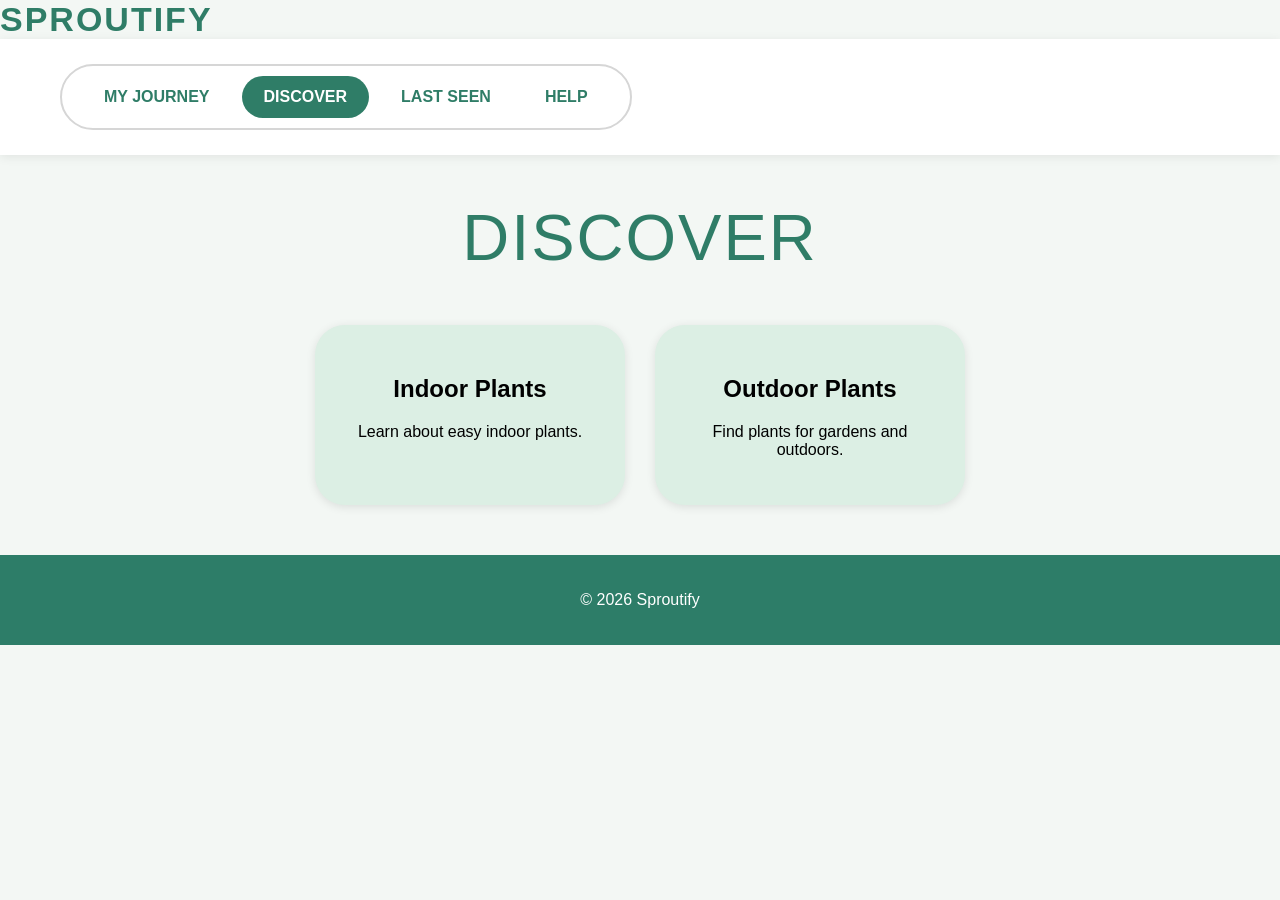
==== Discover.html @ fdbac4c0 "adding..." ====
<!DOCTYPE html>
<html lang="en">

<head>
   <meta charset="UTF-8">
   <title>Sproutify - Discover</title>
   <link rel="stylesheet" href="style.css">
</head>

   <div class="logo">
       SPROUTIFY
   </div>
<body>
<header>

   <div class="nav-container">
      <nav>
          <a href="index.html">MY JOURNEY</a>
          <a class="active" href="discover.html">DISCOVER</a>
          <a href="Lastseen.html">LAST SEEN</a>
          <a href="help.html">HELP</a>
      </nav>
   </div>

</header>


<h1 class="title">DISCOVER</h1>

<div class="discover-container">

   <div class="discover-card">
       <h2>Indoor Plants</h2>
       <p>Learn about easy indoor plants.</p>
   </div>

   <div class="discover-card">
       <h2>Outdoor Plants</h2>
       <p>Find plants for gardens and outdoors.</p>
   </div>
</div>

<footer>
   <p>© 2026 Sproutify</p>
</footer>

</body>
</html>
---- style.css ----
body{
   margin:0;
   background:#f3f7f4;
   font-family:Arial, sans-serif;
}

main{
   padding-top:20px;
}

header{
   background:white;
   display:flex;
   justify-content:space-between;
   align-items:center;
   padding:25px 60px;
   box-shadow:0 2px 10px rgba(0,0,0,0.08);
   position:sticky;
   top:0;
}

.logo{
   color:#2f7d67;
   font-size:34px;
   font-weight:bold;
   letter-spacing:2px;
}

.nav-container{
   background:white;
   border:2px solid #d6d6d6;
   border-radius:40px;
   padding:10px 20px;
}

nav{
   display:flex;
   align-items:center;
   gap:10px;
}

nav a{
   text-decoration:none;
   color:#2f7d67;
   font-weight:bold;
   padding:12px 22px;
   border-radius:30px;
   transition:0.3s;
}

nav a:hover{
   background:#e7f3ec;
}

.active{
   background:#2f7d67;
   color:white;
}

.main-container{
   display:flex;
   justify-content:center;
   gap:30px;
   margin-top:40px;
   flex-wrap:wrap;
}
.plant-card{
   background:#dcefe4;
   border-radius:30px;
   max-width:90%;
   padding:30px;
   width:650px;
   box-shadow:0 4px 15px rgba(0,0,0,0.06);
}
.plant-top{
   display:flex;
   gap:20px;
   align-items:flex-start;
}
.plant-top img{
   width:230px;
   height:230px;
   border-radius:25px;
   object-fit:cover;
}

.plant-info h2{
   color:#2f7d67;
   margin-top:5px;
}
.health-box{
   margin-top: 5px;
   border:2px solid #7ea795;
   border-radius:25px;
   padding:10px 20px;
   display:inline-block;
   background:white;
   color:#2f7d67;
   font-weight:bold;
}
.description-box{
   background:#bfe3cf;
   margin-top:25px;
   padding:20px;
   border-radius:25px;
   text-align:center;
   line-height:1.7;
   color:#2f7d67;
}
.right-side{
   display:flex;
   flex-direction:column;
   gap:25px;
}
.streak-box{
   background:#ffd6bf;
   border-radius:30px;
   width:250px;
   padding:20px;
   text-align:center;
}
.streak-box h3{
  color:#2f7d67;
  }
.watering-box{
   background:#d8eeff;
   border-radius:35px;
   width:260px;
   padding:30px;
   text-align:center;
}

.title{
   text-align:center;
   color:#2f7d67;
   font-size:65px;
   margin-top:45px;
   margin-bottom:30px;
   font-weight:500;
   letter-spacing:2px;
}

.plant-image{
   width:100%;
   height:100%;
   background:white;
   border-radius:25px;
   overflow:hidden;
   margin:auto auto;
   padding:12px 22px;
}

footer{
   background:#2d7d68;
   color:white;
   text-align:center;
   padding:20px;
   margin-top:50px;
}

.discover-container{
   display:flex;
   justify-content:center;
   gap:30px;
   margin-top:50px;
   flex-wrap:wrap;
}
.discover-card{
   background:#dcefe4;
   width:250px;
   padding:30px;
   border-radius:30px;
   text-align:center;
   box-shadow:0 2px 10px rgba(0,0,0,0.1);
}

.last seen-container {
   display: flex;
   justify-content:center;
   gap: 50px;
   margin-top: 50px;
   flex-wrap: wrap;
}
.plant-card-small{
   background:#dcefe4;
   width:180px;
   padding:50px;
   border-radius:30px;
   text-align: center;
   justify-content:center;
   box-shadow:0 2px 10px rgba(0,0,0,0.1);
}

.help-container{
   display:flex;
   justify-content:center;
   margin-top:50px;
}
.help-card{
   background:#dcefe4;
   width:600px;
   padding:40px;
   border-radius:30px;
   text-align:center;
   box-shadow:0 2px 10px rgba(0,0,0,0.1);
}
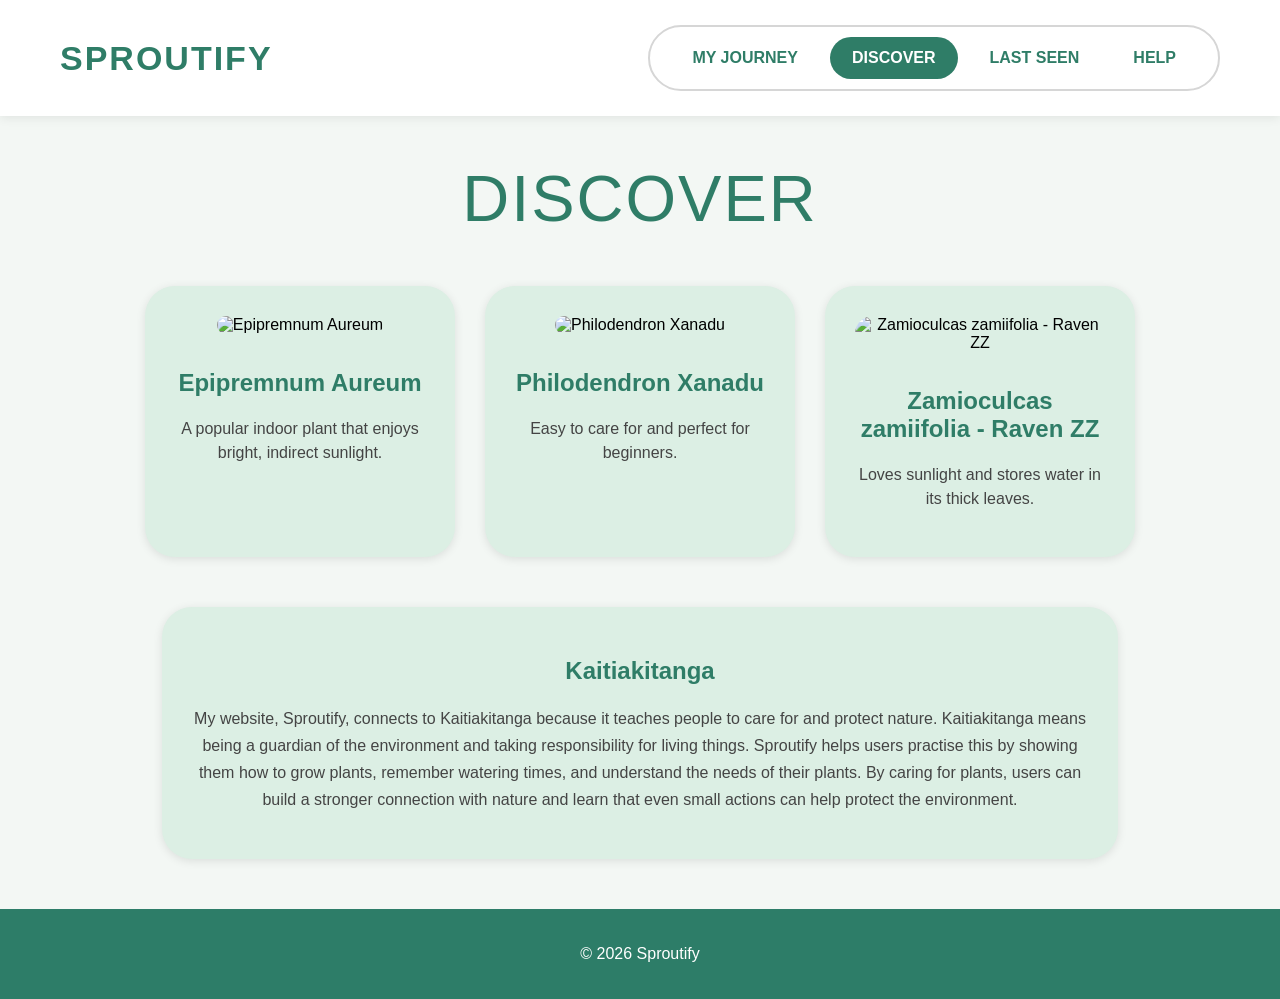
==== commit ac041bf6: "adding..." ====
--- a/Discover.html
+++ b/Discover.html
@@ -7,11 +7,12 @@
    <link rel="stylesheet" href="style.css">
 </head>
 
+<body>
+<header>
+
    <div class="logo">
        SPROUTIFY
    </div>
-<body>
-<header>
 
    <div class="nav-container">
       <nav>
@@ -30,15 +31,51 @@
 <div class="discover-container">
 
    <div class="discover-card">
-       <h2>Indoor Plants</h2>
-       <p>Learn about easy indoor plants.</p>
+
+       <img src="https://media.canva.com/v2/image-resize/format:PNG/height:500/quality:100/uri:ifs%3A%2F%2FM%2Faf82fbf1-44cb-4993-9310-1b290d96fd04/watermark:F/width:500?csig=AAAAAAAAAAAAAAAAAAAAAP8F5UKpTaIINRFk7GmPeHCxXCKp_Zpbx9QeR4PVAdSu&exp=1784686454&osig=AAAAAAAAAAAAAAAAAAAAAP5cUvaLSRjUbzOWz7loynH7emq3Io3CL4Y1bcxQyjYW&signer=media-rpc&x-canva-quality=thumbnail_large" alt="Epipremnum Aureum">
+
+       <h2>Epipremnum Aureum</h2>
+
+       <p>
+           A popular indoor plant that enjoys bright, indirect sunlight.
+       </p>
    </div>
 
    <div class="discover-card">
-       <h2>Outdoor Plants</h2>
-       <p>Find plants for gardens and outdoors.</p>
+
+       <img src="https://media.canva.com/v2/image-resize/format:PNG/height:371/quality:100/uri:ifs%3A%2F%2FM%2Fbd50b88a-e374-4f3e-8e23-42eb42db2702/watermark:F/width:550?csig=AAAAAAAAAAAAAAAAAAAAAAXKRjEwoyRbesIEVhf6_5gljDR-EtP85N8vT5XHohjE&exp=1784685908&osig=AAAAAAAAAAAAAAAAAAAAAIb_z8rM_gmKMQMn77pgbw__XbfbPhAJG27ho4kuGSiB&signer=media-rpc&x-canva-quality=thumbnail_large" alt="Philodendron Xanadu">
+
+       <h2>Philodendron Xanadu</h2>
+
+       <p>
+           Easy to care for and perfect for beginners.
+       </p>
+
    </div>
+
+   <div class="discover-card">
+
+       <img src="https://media.canva.com/v2/image-resize/format:PNG/height:550/quality:100/uri:ifs%3A%2F%2FM%2F8b98babc-998f-484d-9d02-ecfd4991c824/watermark:F/width:412?csig=AAAAAAAAAAAAAAAAAAAAADu0Tu6m4AlXYf7wT0ELOUxlE9p_Lr3icAT7Xa8BkEkW&exp=1784684559&osig=AAAAAAAAAAAAAAAAAAAAAKhj6kA5te-_0BUU4T-6bowlW3mA1Sl6HsCMr4OTxO49&signer=media-rpc&x-canva-quality=thumbnail_large" alt="Zamioculcas zamiifolia - Raven ZZ">
+
+       <h2>Zamioculcas zamiifolia - Raven ZZ</h2>
+
+       <p>
+           Loves sunlight and stores water in its thick leaves.
+       </p>
+
+   </div>
+
 </div>
+
+<div class="kaitiakitanga-box">
+
+   <h2>Kaitiakitanga</h2>
+   <p>
+     My website, Sproutify, connects to Kaitiakitanga because it teaches people to care for and protect nature. Kaitiakitanga means being a guardian of the environment and taking responsibility for living things. Sproutify helps users practise this by showing them how to grow plants, remember watering times, and understand the needs of their plants. By caring for plants, users can build a stronger connection with nature and learn that even small actions can help protect the environment.
+   </p>
+
+</div>
+
 
 <footer>
    <p>© 2026 Sproutify</p>
--- a/style.css
+++ b/style.css
@@ -120,15 +120,15 @@
    text-align:center;
 }
 .streak-box h3{
-  color:#2f7d67;
+  color:#000000;
   }
 .watering-box{
-   background:#d8eeff;
+ background:#d8eeff;
    border-radius:35px;
    width:260px;
    padding:30px;
    text-align:center;
-}
+  }
 
 .title{
    text-align:center;
@@ -173,7 +173,41 @@
    text-align:center;
    box-shadow:0 2px 10px rgba(0,0,0,0.1);
 }
-
+.discover-card img{
+   width:100%;
+   height:180px;
+   object-fit:cover;
+   border-radius:20px;
+   margin-bottom:15px;
+}
+
+.discover-card h2{
+   color:#2f7d67;
+}
+
+.discover-card p{
+   color:#444;
+   line-height:1.5;
+}
+
+.kaitiakitanga-box{
+   background:#dcefe4;
+   width:70%;
+   margin:50px auto;
+   padding:30px;
+   border-radius:30px;
+   text-align:center;
+   box-shadow:0 2px 10px rgba(0,0,0,0.1);
+}
+
+.kaitiakitanga-box h2{
+   color:#2f7d67;
+}
+
+.kaitiakitanga-box p{
+   color:#444;
+   line-height:1.7;
+}
 .last seen-container {
    display: flex;
    justify-content:center;
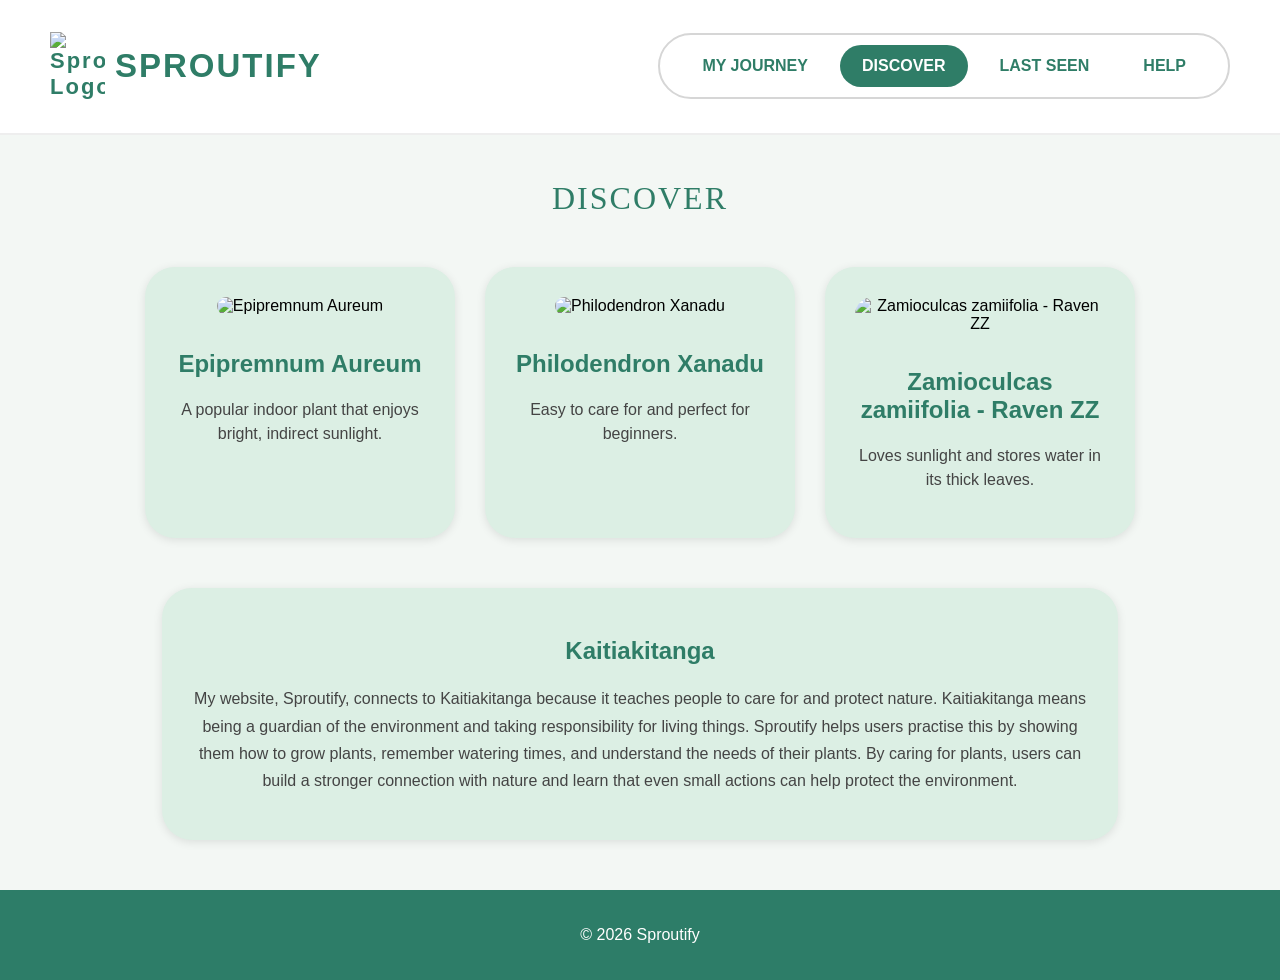
==== commit 0c27a989: "adding..." ====
--- a/Discover.html
+++ b/Discover.html
@@ -11,7 +11,8 @@
 <header>
 
    <div class="logo">
-       SPROUTIFY
+       <img src="https://png.pngtree.com/png-vector/20220910/ourmid/pngtree-one-fresh-cartoon-green-leaf-png-image_6157397.png" alt="Sproutify Logo">
+       <h2>SPROUTIFY</h2>
    </div>
 
    <div class="nav-container">
--- a/style.css
+++ b/style.css
@@ -1,11 +1,7 @@
 body{
    margin:0;
    background:#f3f7f4;
-   font-family:Arial, sans-serif;
-}
-
-main{
-   padding-top:20px;
+   font-family:"Trebuchet MS", Arial, sans-serif;
 }
 
 header{
@@ -13,17 +9,29 @@
    display:flex;
    justify-content:space-between;
    align-items:center;
-   padding:25px 60px;
-   box-shadow:0 2px 10px rgba(0,0,0,0.08);
-   position:sticky;
-   top:0;
-}
+   padding:20px 50px;
+   border-bottom:2px solid #eeeeee;
+
+}
+
+.logo img{
+   width:55px;
+}
+
+
+.logo h2{
+   color:#2f7d67;
+}
+
 
 .logo{
-   color:#2f7d67;
-   font-size:34px;
-   font-weight:bold;
-   letter-spacing:2px;
+display:flex;
+align-items:center;
+gap:10px;
+color:#2f7d67;
+font-size:22px;
+font-weight:bold;
+letter-spacing:2px;
 }
 
 .nav-container{
@@ -60,6 +68,7 @@
 .main-container{
    display:flex;
    justify-content:center;
+   align-items:flex-start;
    gap:30px;
    margin-top:40px;
    flex-wrap:wrap;
@@ -70,7 +79,7 @@
    max-width:90%;
    padding:30px;
    width:650px;
-   box-shadow:0 4px 15px rgba(0,0,0,0.06);
+   box-shadow:0 3px 10px rgba(0,0,0,0.06);
 }
 .plant-top{
    display:flex;
@@ -122,18 +131,36 @@
 .streak-box h3{
   color:#000000;
   }
+.streak-box h1{
+   color:#ff7a2f;
+   font-size:70px;
+   margin:10px;
+}
+
 .watering-box{
  background:#d8eeff;
    border-radius:35px;
-   width:260px;
-   padding:30px;
+   width:250px;
+   padding:20px;
    text-align:center;
   }
 
+  .watering-box h3{
+   color:#2f7dff;
+}
+
+.watering-box h2{
+   color:#2f7dff;
+}
+
+.watering-box p{
+   color:#2f7dff;
+}
+
 .title{
-   text-align:center;
-   color:#2f7d67;
-   font-size:65px;
+   font-family:Georgia, serif;
+   text-align:center;
+   color:#2f7d67;
    margin-top:45px;
    margin-bottom:30px;
    font-weight:500;
@@ -143,6 +170,7 @@
 .plant-image{
    width:100%;
    height:100%;
+   object-fit:cover;
    background:white;
    border-radius:25px;
    overflow:hidden;
@@ -208,21 +236,38 @@
    color:#444;
    line-height:1.7;
 }
-.last seen-container {
-   display: flex;
-   justify-content:center;
-   gap: 50px;
-   margin-top: 50px;
-   flex-wrap: wrap;
+.lastseen-container {
+display: flex;
+justify-content:center;
+gap: 50px;
+margin-top: 50px;
+flex-wrap: wrap;
 }
 .plant-card-small{
-   background:#dcefe4;
-   width:180px;
-   padding:50px;
-   border-radius:30px;
-   text-align: center;
-   justify-content:center;
-   box-shadow:0 2px 10px rgba(0,0,0,0.1);
+background:#dcefe4;
+width:180px;
+padding:25px;
+border-radius:30px;
+text-align: center;
+justify-content:center;
+box-shadow:0 2px 10px rgba(0,0,0,0.1);
+}
+
+.plant-card-small img{
+   width:100%;
+   height:180px;
+   object-fit:cover;
+   border-radius:20px;
+   margin-bottom:15px;
+}
+
+.plant-card-small h2{
+   color:#2f7d67;
+}
+
+.plant-card-small p{
+   color:#444;
+   line-height:1.5;
 }
 
 .help-container{
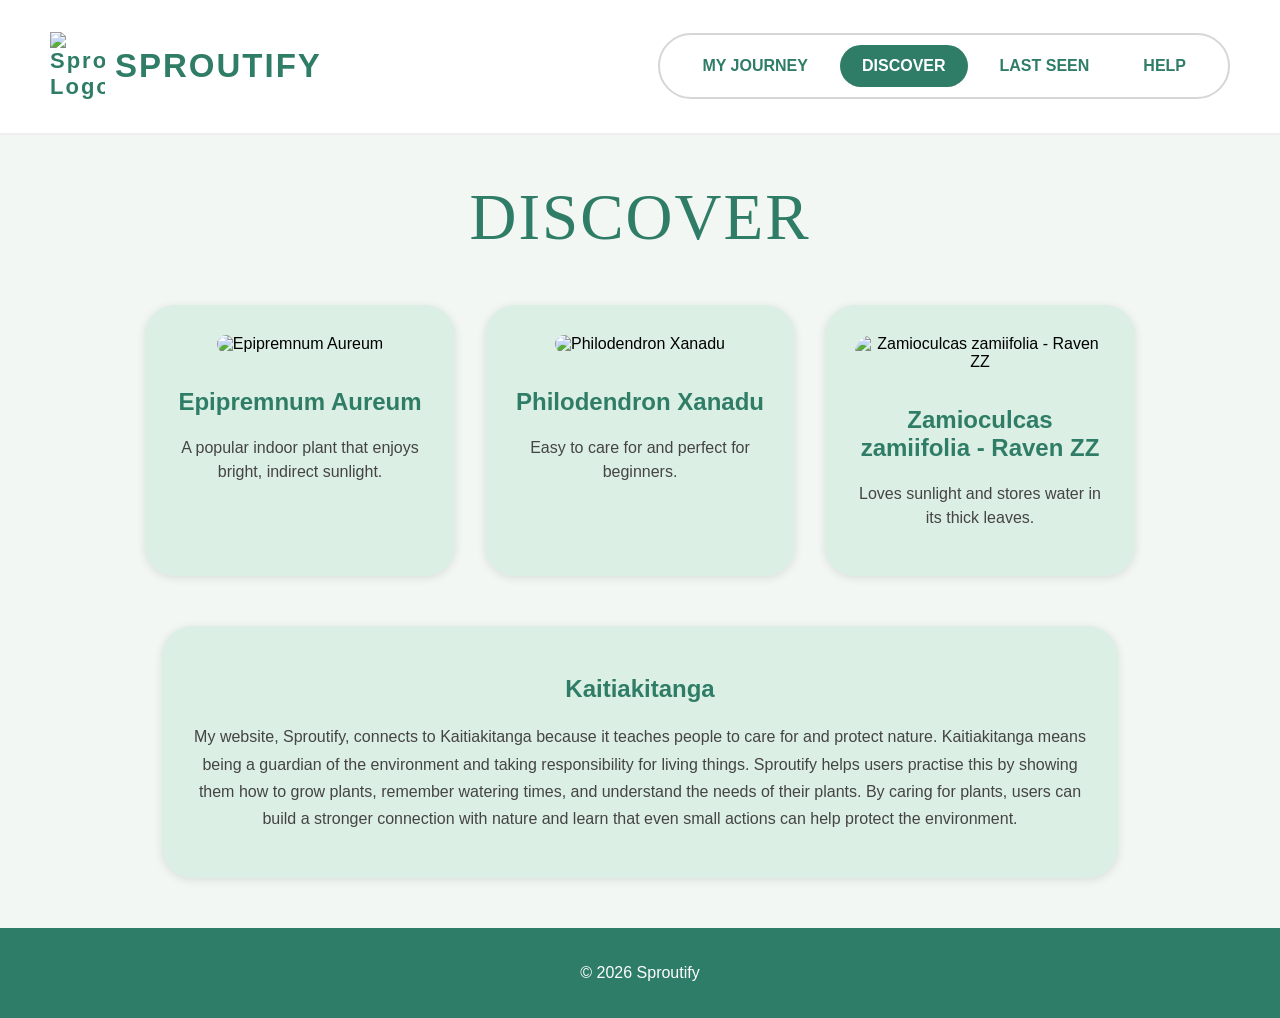
==== commit 73b4b394: "adding..." ====
--- a/Discover.html
+++ b/Discover.html
@@ -3,18 +3,22 @@
 
 <head>
    <meta charset="UTF-8">
+
+     <!-- TITLE -->
    <title>Sproutify - Discover</title>
+
+    <!-- LINK THAT IS ATTACHED WITH STYLE.CSS -->
    <link rel="stylesheet" href="style.css">
 </head>
-
 <body>
 <header>
 
+    <!-- LOGO -->
    <div class="logo">
        <img src="https://png.pngtree.com/png-vector/20220910/ourmid/pngtree-one-fresh-cartoon-green-leaf-png-image_6157397.png" alt="Sproutify Logo">
        <h2>SPROUTIFY</h2>
    </div>
-
+    <!--NAVIGATION CONTAINER-->
    <div class="nav-container">
       <nav>
           <a href="index.html">MY JOURNEY</a>
@@ -23,64 +27,51 @@
           <a href="help.html">HELP</a>
       </nav>
    </div>
-
 </header>
-
-
 <h1 class="title">DISCOVER</h1>
 
+<!--DISCOVER CONTAINER-->
 <div class="discover-container">
 
+    <!--DISCOVER CARD-->
    <div class="discover-card">
-
        <img src="https://media.canva.com/v2/image-resize/format:PNG/height:500/quality:100/uri:ifs%3A%2F%2FM%2Faf82fbf1-44cb-4993-9310-1b290d96fd04/watermark:F/width:500?csig=AAAAAAAAAAAAAAAAAAAAAP8F5UKpTaIINRFk7GmPeHCxXCKp_Zpbx9QeR4PVAdSu&exp=1784686454&osig=AAAAAAAAAAAAAAAAAAAAAP5cUvaLSRjUbzOWz7loynH7emq3Io3CL4Y1bcxQyjYW&signer=media-rpc&x-canva-quality=thumbnail_large" alt="Epipremnum Aureum">
-
        <h2>Epipremnum Aureum</h2>
-
        <p>
            A popular indoor plant that enjoys bright, indirect sunlight.
        </p>
    </div>
 
+    <!--DISCOVER CARD-->
    <div class="discover-card">
-
        <img src="https://media.canva.com/v2/image-resize/format:PNG/height:371/quality:100/uri:ifs%3A%2F%2FM%2Fbd50b88a-e374-4f3e-8e23-42eb42db2702/watermark:F/width:550?csig=AAAAAAAAAAAAAAAAAAAAAAXKRjEwoyRbesIEVhf6_5gljDR-EtP85N8vT5XHohjE&exp=1784685908&osig=AAAAAAAAAAAAAAAAAAAAAIb_z8rM_gmKMQMn77pgbw__XbfbPhAJG27ho4kuGSiB&signer=media-rpc&x-canva-quality=thumbnail_large" alt="Philodendron Xanadu">
-
        <h2>Philodendron Xanadu</h2>
-
        <p>
            Easy to care for and perfect for beginners.
        </p>
-
    </div>
 
+    <!--DISCOVER CARD-->
    <div class="discover-card">
-
        <img src="https://media.canva.com/v2/image-resize/format:PNG/height:550/quality:100/uri:ifs%3A%2F%2FM%2F8b98babc-998f-484d-9d02-ecfd4991c824/watermark:F/width:412?csig=AAAAAAAAAAAAAAAAAAAAADu0Tu6m4AlXYf7wT0ELOUxlE9p_Lr3icAT7Xa8BkEkW&exp=1784684559&osig=AAAAAAAAAAAAAAAAAAAAAKhj6kA5te-_0BUU4T-6bowlW3mA1Sl6HsCMr4OTxO49&signer=media-rpc&x-canva-quality=thumbnail_large" alt="Zamioculcas zamiifolia - Raven ZZ">
-
        <h2>Zamioculcas zamiifolia - Raven ZZ</h2>
-
        <p>
            Loves sunlight and stores water in its thick leaves.
        </p>
-
    </div>
-
 </div>
 
+<!--KAITIAKITANGA-->
 <div class="kaitiakitanga-box">
-
    <h2>Kaitiakitanga</h2>
    <p>
      My website, Sproutify, connects to Kaitiakitanga because it teaches people to care for and protect nature. Kaitiakitanga means being a guardian of the environment and taking responsibility for living things. Sproutify helps users practise this by showing them how to grow plants, remember watering times, and understand the needs of their plants. By caring for plants, users can build a stronger connection with nature and learn that even small actions can help protect the environment.
    </p>
-
 </div>
 
-
+<!--FOOTER-->
 <footer>
    <p>© 2026 Sproutify</p>
 </footer>
-
 </body>
 </html>
--- a/style.css
+++ b/style.css
@@ -1,9 +1,10 @@
+/*BODY*/
 body{
    margin:0;
    background:#f3f7f4;
    font-family:"Trebuchet MS", Arial, sans-serif;
 }
-
+/*HEADER*/
 header{
    background:white;
    display:flex;
@@ -11,9 +12,9 @@
    align-items:center;
    padding:20px 50px;
    border-bottom:2px solid #eeeeee;
-
-}
-
+}
+
+/*LOGO PART*/
 .logo img{
    width:55px;
 }
@@ -32,8 +33,9 @@
 font-size:22px;
 font-weight:bold;
 letter-spacing:2px;
-}
-
+}/*END OF LOGO PART*/
+
+/*NAVIGATION CONTAINER*/
 .nav-container{
    background:white;
    border:2px solid #d6d6d6;
@@ -60,11 +62,13 @@
    background:#e7f3ec;
 }
 
+
 .active{
    background:#2f7d67;
    color:white;
 }
-
+/*-MY JOURNEY-*/
+/*MAIN CONTAINER (MY JOURNEY)*/
 .main-container{
    display:flex;
    justify-content:center;
@@ -73,11 +77,32 @@
    margin-top:40px;
    flex-wrap:wrap;
 }
+
+/* WELCOME BOX*/
+.welcome-box{
+   background:#dcefe4;
+   width:80%;
+   margin:30px auto;
+   padding:25px;
+   border-radius:30px;
+   text-align:center;
+   box-shadow:0 2px 10px rgba(0,0,0,0.1);
+}
+
+.welcome-box h2{
+   color:#2f7d67;
+   margin-bottom:10px;
+}
+
+.welcome-box p{
+   color:#444;
+   line-height:1.6;
+}
+
 .plant-card{
    background:#dcefe4;
    border-radius:30px;
    max-width:90%;
-   padding:30px;
    width:650px;
    box-shadow:0 3px 10px rgba(0,0,0,0.06);
 }
@@ -98,7 +123,7 @@
    margin-top:5px;
 }
 .health-box{
-   margin-top: 5px;
+   margin-top: 20px;
    border:2px solid #7ea795;
    border-radius:25px;
    padding:10px 20px;
@@ -109,7 +134,7 @@
 }
 .description-box{
    background:#bfe3cf;
-   margin-top:25px;
+   margin-top:5px;
    padding:20px;
    border-radius:25px;
    text-align:center;
@@ -129,7 +154,7 @@
    text-align:center;
 }
 .streak-box h3{
-  color:#000000;
+  color:#ff7a2f;
   }
 .streak-box h1{
    color:#ff7a2f;
@@ -139,7 +164,7 @@
 
 .watering-box{
  background:#d8eeff;
-   border-radius:35px;
+   border-radius:30px;
    width:250px;
    padding:20px;
    text-align:center;
@@ -155,16 +180,6 @@
 
 .watering-box p{
    color:#2f7dff;
-}
-
-.title{
-   font-family:Georgia, serif;
-   text-align:center;
-   color:#2f7d67;
-   margin-top:45px;
-   margin-bottom:30px;
-   font-weight:500;
-   letter-spacing:2px;
 }
 
 .plant-image{
@@ -174,7 +189,7 @@
    background:white;
    border-radius:25px;
    overflow:hidden;
-   margin:auto auto;
+   margin: 20px 0px;
    padding:12px 22px;
 }
 
@@ -186,6 +201,19 @@
    margin-top:50px;
 }
 
+/*TITLE*/
+.title{
+   font-family:Georgia, serif;
+   text-align:center;
+   color:#2f7d67;
+   font-size:65px;
+   margin-top:45px;
+   margin-bottom:30px;
+   font-weight:500;
+   letter-spacing:2px;
+}
+
+/*DISCOVER*/
 .discover-container{
    display:flex;
    justify-content:center;
@@ -218,6 +246,7 @@
    line-height:1.5;
 }
 
+/*KAITIAKITANGA BOX*/
 .kaitiakitanga-box{
    background:#dcefe4;
    width:70%;
@@ -236,6 +265,8 @@
    color:#444;
    line-height:1.7;
 }
+
+/*LAST SEEN*/
 .lastseen-container {
 display: flex;
 justify-content:center;
@@ -270,6 +301,7 @@
    line-height:1.5;
 }
 
+/*HELP*/
 .help-container{
    display:flex;
    justify-content:center;
@@ -284,4 +316,22 @@
    box-shadow:0 2px 10px rgba(0,0,0,0.1);
 }
 
-
+.help-card h2{
+   color:#2f7d67;
+}
+
+.help-card h3{
+   color:#2f7d67;
+   margin-top:25px;
+}
+
+.help-card p{
+   color:#444;
+   line-height:1.6;
+}
+
+.help-card hr{
+   margin:25px 0;
+   border:1px solid #cccccc;
+}
+
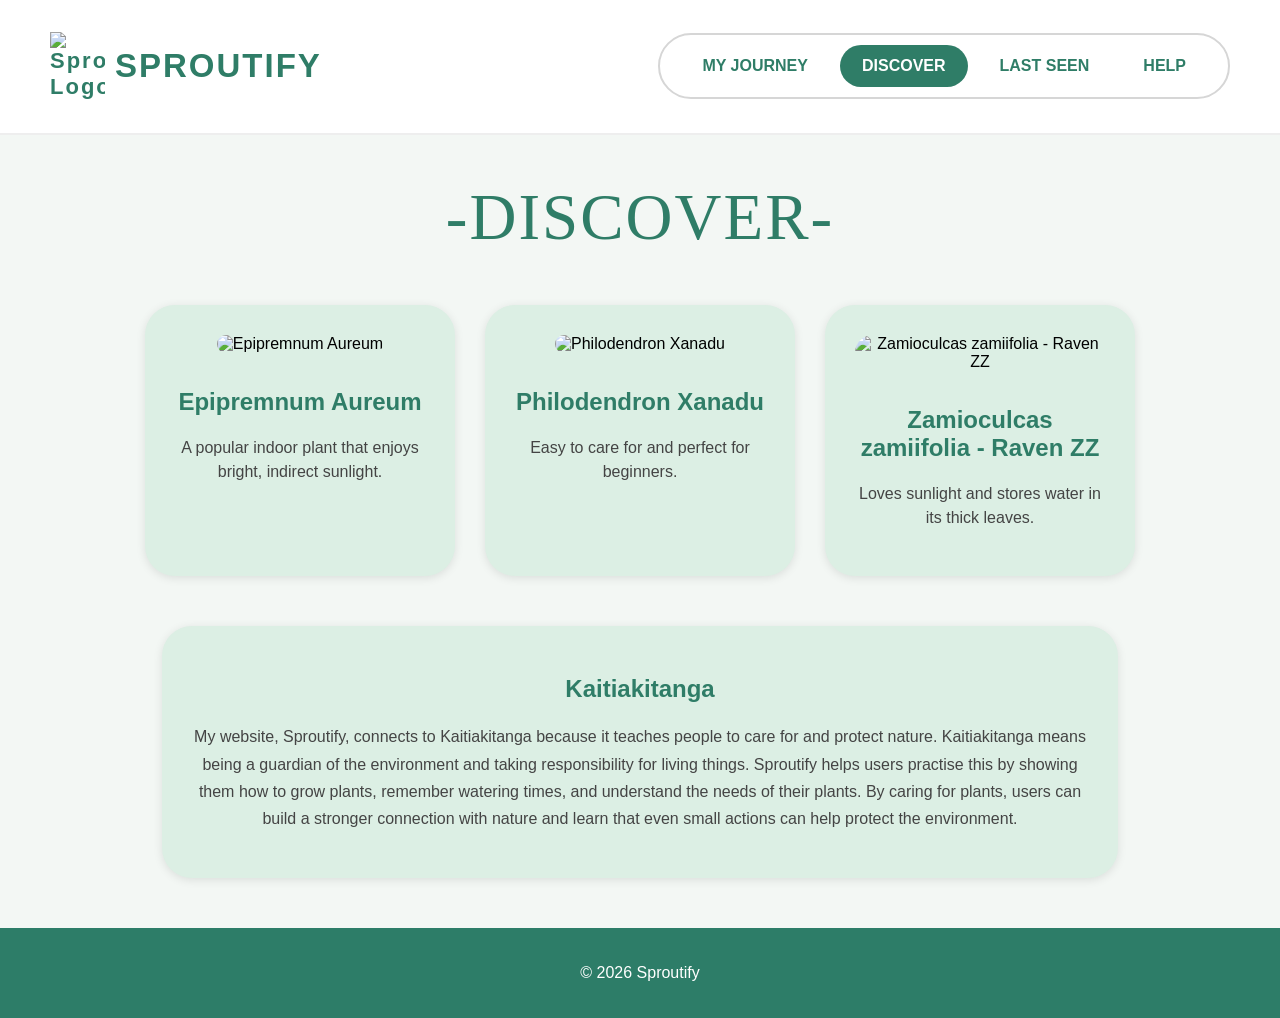
==== commit 0cfd0906: "adding..." ====
--- a/Discover.html
+++ b/Discover.html
@@ -28,7 +28,7 @@
       </nav>
    </div>
 </header>
-<h1 class="title">DISCOVER</h1>
+<h1 class="title">-DISCOVER-</h1>
 
 <!--DISCOVER CONTAINER-->
 <div class="discover-container">
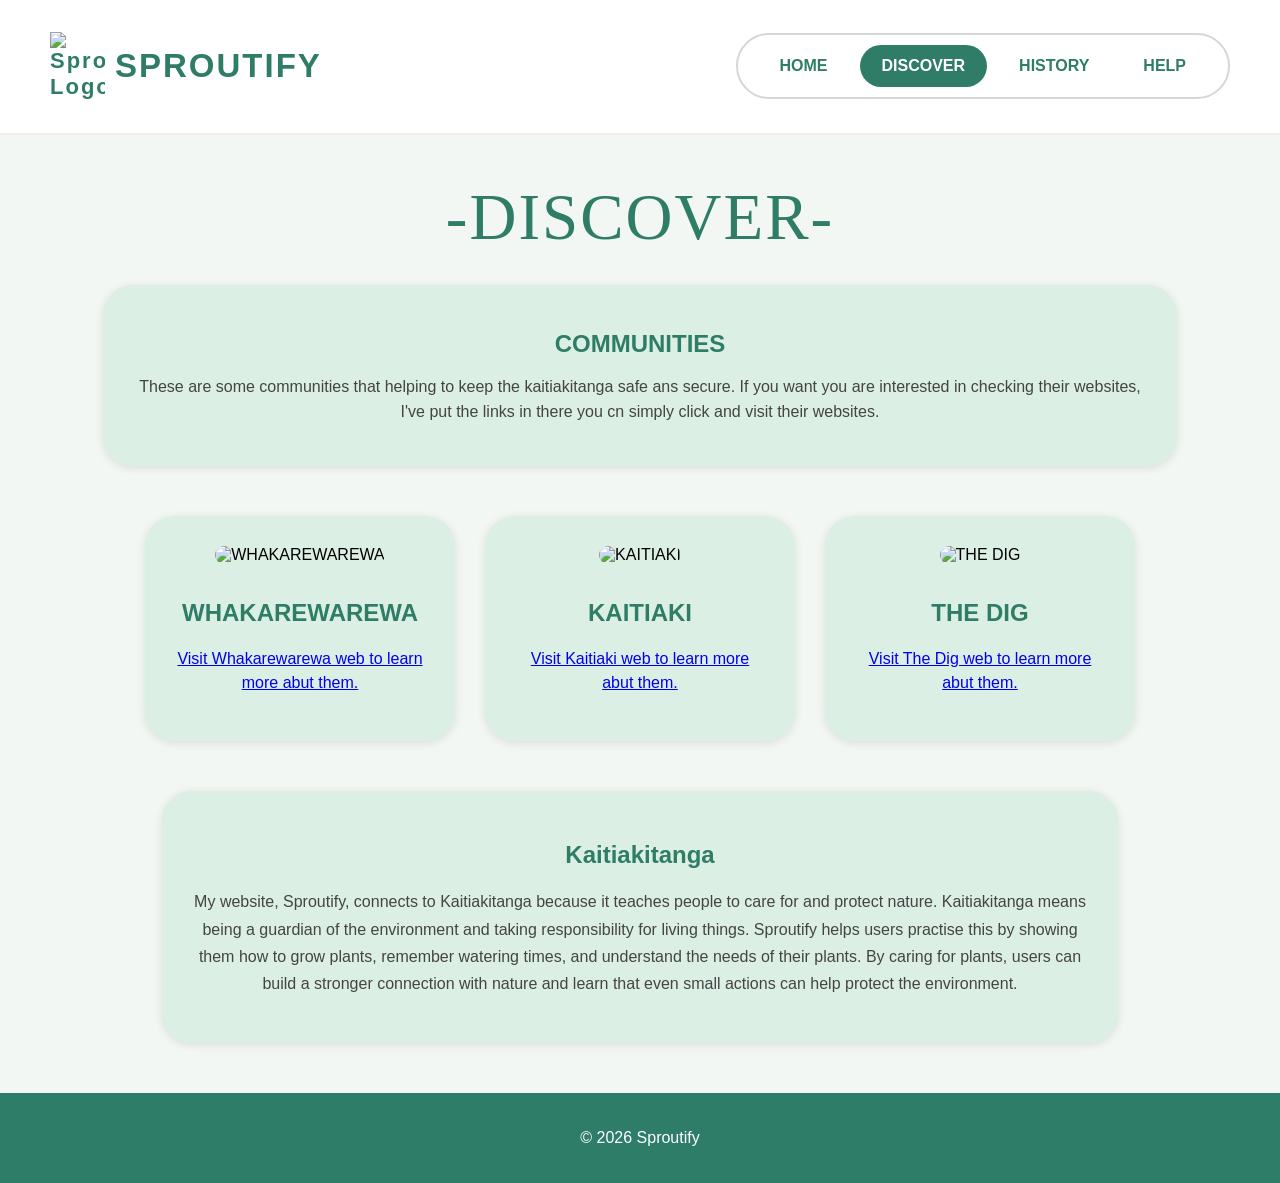
==== commit d3251342: "adding..." ====
--- a/Discover.html
+++ b/Discover.html
@@ -21,43 +21,44 @@
     <!--NAVIGATION CONTAINER-->
    <div class="nav-container">
       <nav>
-          <a href="index.html">MY JOURNEY</a>
+          <a href="index.html">HOME</a>
           <a class="active" href="discover.html">DISCOVER</a>
-          <a href="Lastseen.html">LAST SEEN</a>
+          <a href="history.html">HISTORY</a>
           <a href="help.html">HELP</a>
       </nav>
    </div>
 </header>
 <h1 class="title">-DISCOVER-</h1>
+<div class="discover-box">
+   <h2>COMMUNITIES</h2>
+   <p>These are some communities that helping to keep the kaitiakitanga safe ans secure.
+       If you want you are interested in checking their websites, I've put the links in there you cn simply click and visit their websites.
+
+   </p>
+</div>
 
 <!--DISCOVER CONTAINER-->
 <div class="discover-container">
 
     <!--DISCOVER CARD-->
    <div class="discover-card">
-       <img src="https://media.canva.com/v2/image-resize/format:PNG/height:500/quality:100/uri:ifs%3A%2F%2FM%2Faf82fbf1-44cb-4993-9310-1b290d96fd04/watermark:F/width:500?csig=AAAAAAAAAAAAAAAAAAAAAP8F5UKpTaIINRFk7GmPeHCxXCKp_Zpbx9QeR4PVAdSu&exp=1784686454&osig=AAAAAAAAAAAAAAAAAAAAAP5cUvaLSRjUbzOWz7loynH7emq3Io3CL4Y1bcxQyjYW&signer=media-rpc&x-canva-quality=thumbnail_large" alt="Epipremnum Aureum">
-       <h2>Epipremnum Aureum</h2>
-       <p>
-           A popular indoor plant that enjoys bright, indirect sunlight.
-       </p>
+       <img src="https://whakarewarewa.com/wp-content/themes/whakavillage/library/images/whakarewarewa-logo.png" alt="WHAKAREWAREWA">
+       <h2>WHAKAREWAREWA</h2>
+       <p><a href="https://whakarewarewa.com/">Visit Whakarewarewa web to learn more abut them.</a></p>
    </div>
 
     <!--DISCOVER CARD-->
    <div class="discover-card">
-       <img src="https://media.canva.com/v2/image-resize/format:PNG/height:371/quality:100/uri:ifs%3A%2F%2FM%2Fbd50b88a-e374-4f3e-8e23-42eb42db2702/watermark:F/width:550?csig=AAAAAAAAAAAAAAAAAAAAAAXKRjEwoyRbesIEVhf6_5gljDR-EtP85N8vT5XHohjE&exp=1784685908&osig=AAAAAAAAAAAAAAAAAAAAAIb_z8rM_gmKMQMn77pgbw__XbfbPhAJG27ho4kuGSiB&signer=media-rpc&x-canva-quality=thumbnail_large" alt="Philodendron Xanadu">
-       <h2>Philodendron Xanadu</h2>
-       <p>
-           Easy to care for and perfect for beginners.
-       </p>
+       <img src="https://kaitiakirestoration.co.nz/wp-content/uploads/2025/07/image2vector-1.svg" alt="KAITIAKI">
+       <h2>KAITIAKI</h2>
+       <p><a href="https://kaitiakirestoration.co.nz/">Visit Kaitiaki web to learn more abut them.</a></p>
    </div>
 
     <!--DISCOVER CARD-->
    <div class="discover-card">
-       <img src="https://media.canva.com/v2/image-resize/format:PNG/height:550/quality:100/uri:ifs%3A%2F%2FM%2F8b98babc-998f-484d-9d02-ecfd4991c824/watermark:F/width:412?csig=AAAAAAAAAAAAAAAAAAAAADu0Tu6m4AlXYf7wT0ELOUxlE9p_Lr3icAT7Xa8BkEkW&exp=1784684559&osig=AAAAAAAAAAAAAAAAAAAAAKhj6kA5te-_0BUU4T-6bowlW3mA1Sl6HsCMr4OTxO49&signer=media-rpc&x-canva-quality=thumbnail_large" alt="Zamioculcas zamiifolia - Raven ZZ">
-       <h2>Zamioculcas zamiifolia - Raven ZZ</h2>
-       <p>
-           Loves sunlight and stores water in its thick leaves.
-       </p>
+       <img src="https://thedig.nz/wp-content/uploads/2019/08/The-dig-logo_rebbot_w.png" alt="THE DIG">
+       <h2>THE DIG</h2>
+      <p><a href="https://thedig.nz/">Visit The Dig web to learn more abut them.</a></p>
    </div>
 </div>
 
--- a/style.css
+++ b/style.css
@@ -99,99 +99,6 @@
    line-height:1.6;
 }
 
-.plant-card{
-   background:#dcefe4;
-   border-radius:30px;
-   max-width:90%;
-   width:650px;
-   box-shadow:0 3px 10px rgba(0,0,0,0.06);
-}
-.plant-top{
-   display:flex;
-   gap:20px;
-   align-items:flex-start;
-}
-.plant-top img{
-   width:230px;
-   height:230px;
-   border-radius:25px;
-   object-fit:cover;
-}
-
-.plant-info h2{
-   color:#2f7d67;
-   margin-top:5px;
-}
-.health-box{
-   margin-top: 20px;
-   border:2px solid #7ea795;
-   border-radius:25px;
-   padding:10px 20px;
-   display:inline-block;
-   background:white;
-   color:#2f7d67;
-   font-weight:bold;
-}
-.description-box{
-   background:#bfe3cf;
-   margin-top:5px;
-   padding:20px;
-   border-radius:25px;
-   text-align:center;
-   line-height:1.7;
-   color:#2f7d67;
-}
-.right-side{
-   display:flex;
-   flex-direction:column;
-   gap:25px;
-}
-.streak-box{
-   background:#ffd6bf;
-   border-radius:30px;
-   width:250px;
-   padding:20px;
-   text-align:center;
-}
-.streak-box h3{
-  color:#ff7a2f;
-  }
-.streak-box h1{
-   color:#ff7a2f;
-   font-size:70px;
-   margin:10px;
-}
-
-.watering-box{
- background:#d8eeff;
-   border-radius:30px;
-   width:250px;
-   padding:20px;
-   text-align:center;
-  }
-
-  .watering-box h3{
-   color:#2f7dff;
-}
-
-.watering-box h2{
-   color:#2f7dff;
-}
-
-.watering-box p{
-   color:#2f7dff;
-}
-
-.plant-image{
-   width:100%;
-   height:100%;
-   object-fit:cover;
-   background:white;
-   border-radius:25px;
-   overflow:hidden;
-   margin: 20px 0px;
-   padding:12px 22px;
-}
 
 footer{
    background:#2d7d68;
@@ -221,6 +128,27 @@
    margin-top:50px;
    flex-wrap:wrap;
 }
+
+.discover-box{
+  background:#dcefe4;
+   width:80%;
+   margin:30px auto;
+   padding:25px;
+   border-radius:30px;
+   text-align:center;
+   box-shadow:0 2px 10px rgba(0,0,0,0.1);
+}
+
+.discover-box h2{
+   color:#2f7d67;
+   margin-bottom:10px;
+}
+
+.discover-box p{
+   color:#444;
+   line-height:1.6;
+}
+
 .discover-card{
    background:#dcefe4;
    width:250px;
@@ -266,40 +194,24 @@
    line-height:1.7;
 }
 
-/*LAST SEEN*/
-.lastseen-container {
+/*HISTORY*/
+.history-container {
 display: flex;
 justify-content:center;
 gap: 50px;
 margin-top: 50px;
 flex-wrap: wrap;
 }
-.plant-card-small{
-background:#dcefe4;
-width:180px;
-padding:25px;
-border-radius:30px;
-text-align: center;
-justify-content:center;
-box-shadow:0 2px 10px rgba(0,0,0,0.1);
-}
-
-.plant-card-small img{
-   width:100%;
-   height:180px;
-   object-fit:cover;
-   border-radius:20px;
-   margin-bottom:15px;
-}
-
-.plant-card-small h2{
-   color:#2f7d67;
-}
-
-.plant-card-small p{
-   color:#444;
-   line-height:1.5;
-}
+
+.history-container h2{
+   color:#2f7d67;
+}
+
+.history-container p{
+   color:#444;
+   line-height:1.7;
+}
+
 
 /*HELP*/
 .help-container{
@@ -333,5 +245,4 @@
 .help-card hr{
    margin:25px 0;
    border:1px solid #cccccc;
-}
-
+}
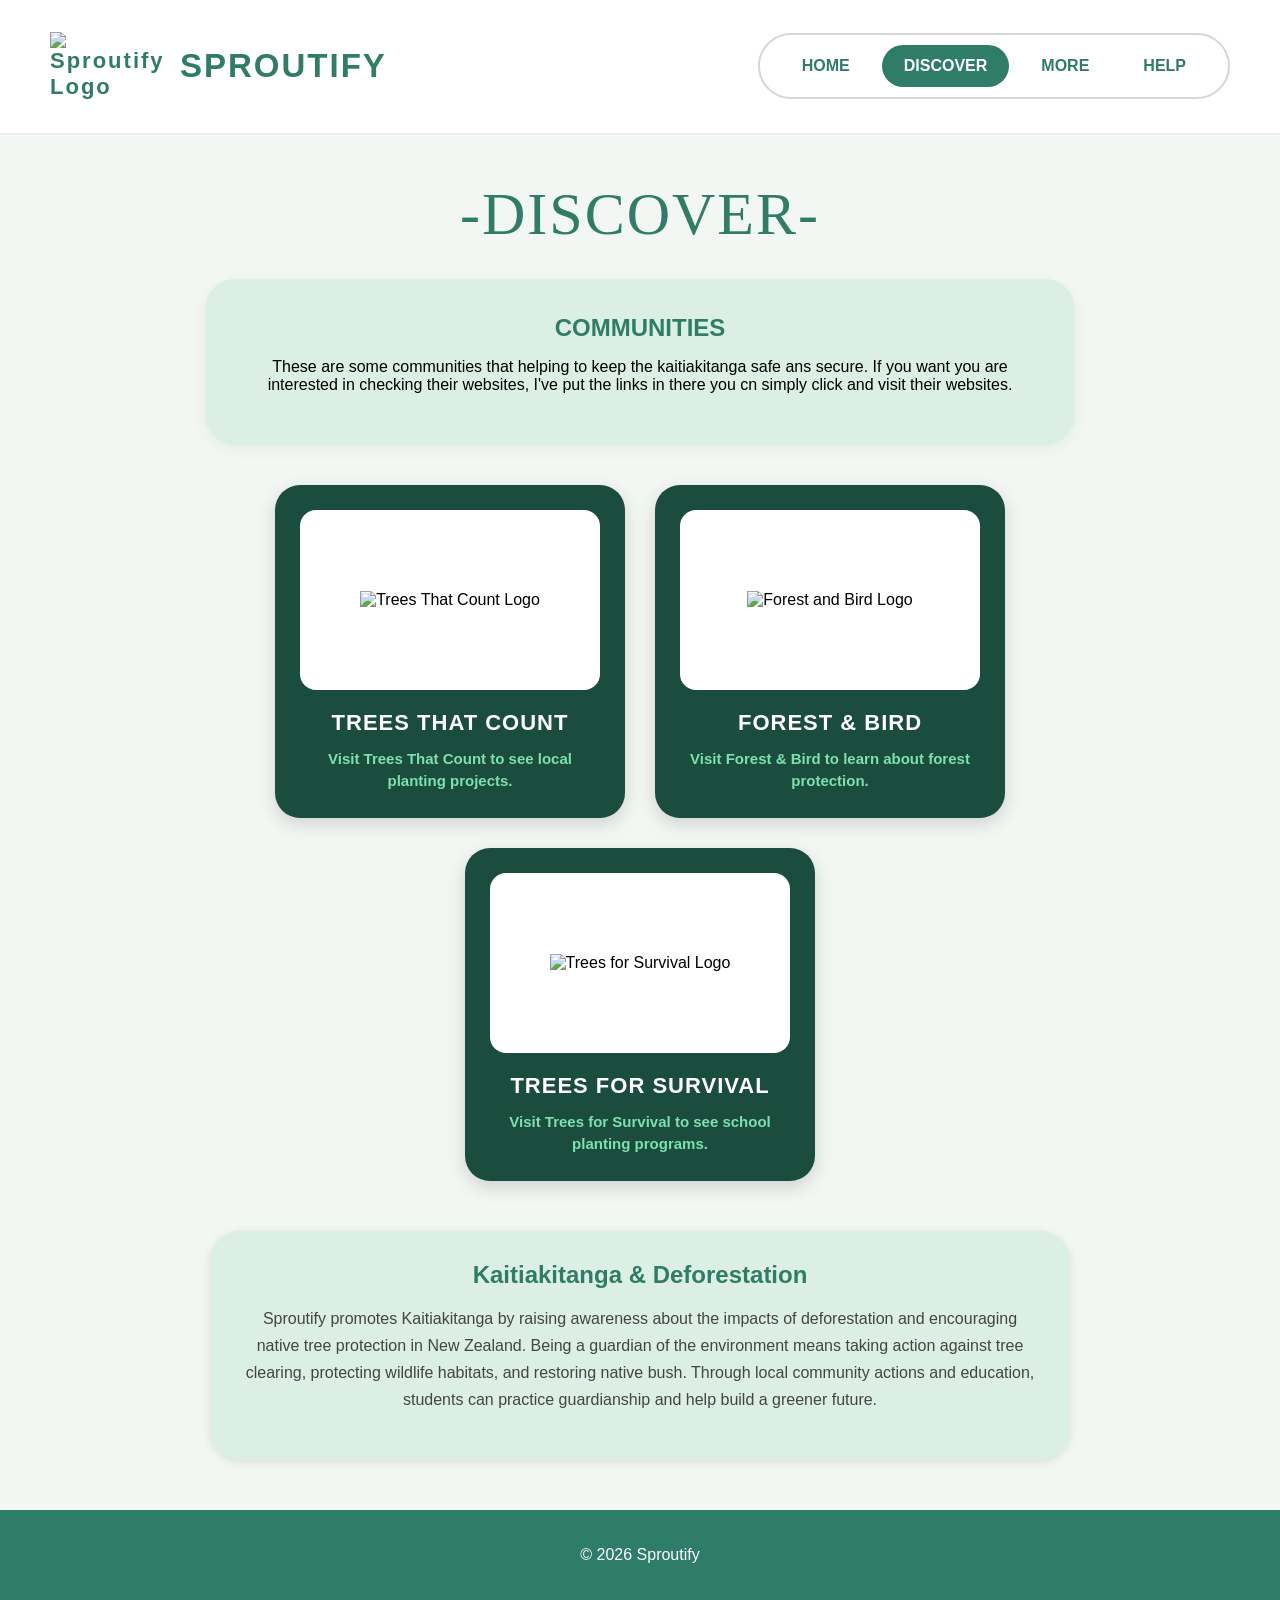
==== commit 4fd935c6: "adding..." ====
--- a/Discover.html
+++ b/Discover.html
@@ -15,7 +15,7 @@
 
     <!-- LOGO -->
    <div class="logo">
-       <img src="https://png.pngtree.com/png-vector/20220910/ourmid/pngtree-one-fresh-cartoon-green-leaf-png-image_6157397.png" alt="Sproutify Logo">
+       <img src="https://png.pngtree.com/png-vector/20191030/ourmid/pngtree-green-leaves-vector-icon-design-on-white-background-various-shapes-of-png-image_1870597.jpg" alt="Sproutify Logo">
        <h2>SPROUTIFY</h2>
    </div>
     <!--NAVIGATION CONTAINER-->
@@ -23,7 +23,7 @@
       <nav>
           <a href="index.html">HOME</a>
           <a class="active" href="discover.html">DISCOVER</a>
-          <a href="history.html">HISTORY</a>
+          <a href="more.html">MORE</a>
           <a href="help.html">HELP</a>
       </nav>
    </div>
@@ -39,36 +39,40 @@
 
 <!--DISCOVER CONTAINER-->
 <div class="discover-container">
-
-    <!--DISCOVER CARD-->
-   <div class="discover-card">
-       <img src="https://whakarewarewa.com/wp-content/themes/whakavillage/library/images/whakarewarewa-logo.png" alt="WHAKAREWAREWA">
-       <h2>WHAKAREWAREWA</h2>
-       <p><a href="https://whakarewarewa.com/">Visit Whakarewarewa web to learn more abut them.</a></p>
+ <div class="discover-card">
+     <div class="discover-card-img-wrap">
+       <img src="https://assets.treesthatcount.co.nz/assets/img/logos/logo-og-meta-rebrand-v2.png" alt="Trees That Count Logo">
+     </div>
+     <h2>TREES THAT COUNT</h2>
+     <p><a href="https://www.treesthatcount.co.nz/" target="_blank">Visit Trees That Count to see local planting projects.</a></p>
    </div>
 
-    <!--DISCOVER CARD-->
+
    <div class="discover-card">
-       <img src="https://kaitiakirestoration.co.nz/wp-content/uploads/2025/07/image2vector-1.svg" alt="KAITIAKI">
-       <h2>KAITIAKI</h2>
-       <p><a href="https://kaitiakirestoration.co.nz/">Visit Kaitiaki web to learn more abut them.</a></p>
+     <div class="discover-card-img-wrap">
+       <img src="https://www.forestandbird.org.nz/themes/custom/forestandbird/logo.svg" alt="Forest and Bird Logo">
+     </div>
+     <h2>FOREST & BIRD</h2>
+     <p><a href="https://www.forestandbird.org.nz/" target="_blank">Visit Forest & Bird to learn about forest protection.</a></p>
    </div>
 
-    <!--DISCOVER CARD-->
+
    <div class="discover-card">
-       <img src="https://thedig.nz/wp-content/uploads/2019/08/The-dig-logo_rebbot_w.png" alt="THE DIG">
-       <h2>THE DIG</h2>
-      <p><a href="https://thedig.nz/">Visit The Dig web to learn more abut them.</a></p>
+     <div class="discover-card-img-wrap">
+       <img src="https://heirloom.co.nz/uploads/5d1cb17c008c04d95060690ebc7ee990.jpg" alt="Trees for Survival Logo">
+     </div>
+     <h2>TREES FOR SURVIVAL</h2>
+     <p><a href="https://www.tfsnz.org.nz/" target="_blank">Visit Trees for Survival to see school planting programs.</a></p>
    </div>
+
+
 </div>
 
 <!--KAITIAKITANGA-->
-<div class="kaitiakitanga-box">
-   <h2>Kaitiakitanga</h2>
-   <p>
-     My website, Sproutify, connects to Kaitiakitanga because it teaches people to care for and protect nature. Kaitiakitanga means being a guardian of the environment and taking responsibility for living things. Sproutify helps users practise this by showing them how to grow plants, remember watering times, and understand the needs of their plants. By caring for plants, users can build a stronger connection with nature and learn that even small actions can help protect the environment.
-   </p>
-</div>
+ <div class="kaitiakitanga-box">
+   <h2>Kaitiakitanga & Deforestation</h2>
+   <p>Sproutify promotes Kaitiakitanga by raising awareness about the impacts of deforestation and encouraging native tree protection in New Zealand. Being a guardian of the environment means taking action against tree clearing, protecting wildlife habitats, and restoring native bush. Through local community actions and education, students can practice guardianship and help build a greener future.</p>
+ </div>
 
 <!--FOOTER-->
 <footer>
--- a/style.css
+++ b/style.css
@@ -16,7 +16,7 @@
 
 /*LOGO PART*/
 .logo img{
-   width:55px;
+   width:120px;
 }
 
 
@@ -67,38 +67,93 @@
    background:#2f7d67;
    color:white;
 }
-/*-MY JOURNEY-*/
-/*MAIN CONTAINER (MY JOURNEY)*/
-.main-container{
-   display:flex;
-   justify-content:center;
-   align-items:flex-start;
-   gap:30px;
-   margin-top:40px;
-   flex-wrap:wrap;
-}
-
-/* WELCOME BOX*/
-.welcome-box{
-   background:#dcefe4;
-   width:80%;
-   margin:30px auto;
-   padding:25px;
-   border-radius:30px;
-   text-align:center;
-   box-shadow:0 2px 10px rgba(0,0,0,0.1);
-}
-
-.welcome-box h2{
-   color:#2f7d67;
-   margin-bottom:10px;
-}
-
-.welcome-box p{
-   color:#444;
-   line-height:1.6;
-}
-
+
+.plan-section {
+ width: 100%;
+}
+
+
+.cards-grid {
+ display: flex;
+ justify-content: center;
+ gap: 30px;
+ flex-wrap: wrap;
+}
+
+
+.card {
+ background: #ffffff;
+ border: 1px solid #d0e5d8;
+ border-radius: 20px;
+ width: 300px;
+ padding: 25px;
+ text-align: center;
+ box-shadow: 0 4px 12px rgba(0, 0, 0, 0.05);
+ transition: transform 0.2s ease;
+}
+
+
+.card:hover {
+ transform: translateY(-5px);
+}
+
+
+.card img {
+ width: 100%;
+ height: 200px;
+ object-fit: cover;
+ border-radius: 12px;
+ margin-bottom: 15px;
+}
+
+
+.card h3 {
+ color: #2f7d67;
+ margin: 10px 0;
+}
+
+.idea-spotlight {
+ display: flex;
+ align-items: center;
+ gap: 40px;
+ background: #f4faf6;
+ padding: 40px;
+ border-radius: 25px;
+ border-left: 8px solid #2f7d67;
+ flex-wrap: wrap;
+ width: 100%;
+ box-sizing: border-box;
+}
+
+
+.spotlight-image {
+ flex: 1;
+ min-width: 300px;
+}
+
+
+.spotlight-image img {
+ width: 100%;
+ height: auto;
+ object-fit: cover;
+ border-radius: 18px;
+ box-shadow: 0 4px 10px rgba(0,0,0,0.1);
+ display: block;
+}
+
+
+.spotlight-text {
+ flex: 1.5;
+ min-width: 300px;
+}
+
+
+.spotlight-text h2 {
+ color: #2f7d67;
+ font-size: 32px;
+ margin-top: 0;
+ margin-bottom: 20px;
+}
 
 footer{
    background:#2d7d68;
@@ -109,69 +164,130 @@
 }
 
 /*TITLE*/
-.title{
-   font-family:Georgia, serif;
-   text-align:center;
-   color:#2f7d67;
-   font-size:65px;
-   margin-top:45px;
-   margin-bottom:30px;
-   font-weight:500;
-   letter-spacing:2px;
-}
-
-/*DISCOVER*/
-.discover-container{
-   display:flex;
-   justify-content:center;
-   gap:30px;
-   margin-top:50px;
-   flex-wrap:wrap;
-}
-
-.discover-box{
-  background:#dcefe4;
-   width:80%;
-   margin:30px auto;
-   padding:25px;
-   border-radius:30px;
-   text-align:center;
-   box-shadow:0 2px 10px rgba(0,0,0,0.1);
-}
-
-.discover-box h2{
-   color:#2f7d67;
-   margin-bottom:10px;
-}
-
-.discover-box p{
-   color:#444;
-   line-height:1.6;
-}
-
-.discover-card{
-   background:#dcefe4;
-   width:250px;
-   padding:30px;
-   border-radius:30px;
-   text-align:center;
-   box-shadow:0 2px 10px rgba(0,0,0,0.1);
-}
-.discover-card img{
-   width:100%;
-   height:180px;
-   object-fit:cover;
-   border-radius:20px;
-   margin-bottom:15px;
-}
-
-.discover-card h2{
-   color:#2f7d67;
-}
-
-.discover-card p{
-   color:#444;
-   line-height:1.5;
+.title {
+ font-family: Georgia, serif;
+ text-align: center;
+ color: #2f7d67;
+ font-size: 60px;
+ margin: 45px 0 30px 0;
+ font-weight: 500;
+ letter-spacing: 2px;
+}
+
+/* TO MAKE IT EASY AND TO BE CONISTANT THROUGH OUT THE WEBSITE I MADE THE BOX AND CARDS STYLE.CSS TOGATHER*/
+.welcome-box, .discover-box, .kaitiakitanga-box, .help-card {
+ background: #dcefe4;
+ width: 80%;
+ max-width: 800px;
+ margin: 30px auto;
+ padding: 35px;
+ border-radius: 30px;
+ text-align: center;
+ box-shadow: 0 4px 15px rgba(0, 0, 0, 0.05);
+}
+
+/* TO MAKE IT EASY AND TO BE CONISTANT THROUGH OUT THE WEBSITE I MADE THE BOXES AND CARDS H2 AND H3 STYLE.CSS TOGATHER*/
+.welcome-box h2, .discover-box h2, .kaitiakitanga-box h2, .help-card h2, .help-card h3 {
+ color: #2f7d67;
+ margin-bottom: 15px;
+ margin-top: 0;
+}
+/* TO MAKE IT EASY AND TO BE CONISTANT THROUGH OUT THE WEBSITE I MADE THE CONTAINERS STYLE.CSS TOGATHER*/
+.main-container, .discover-container, .more-container, .help-container {
+ display: flex;
+ flex-wrap: wrap;
+ justify-content: center;
+ gap: 40px;
+ width: 85%;
+ max-width: 1200px;
+ margin: 40px auto;
+}
+
+
+.main-container {
+ flex-direction: column;
+ align-items: center;
+}
+
+
+.section-heading {
+ color: #2f7d67;
+ font-size: 32px;
+ text-align: center;
+ margin-bottom: 25px;
+}
+
+/* DISCOVER CARDS */
+.discover-container {
+ display: flex;
+ justify-content: center;
+ gap: 30px;
+ margin-top: 40px;
+ flex-wrap: wrap;
+}
+
+
+.discover-card {
+ background: #1b4d3e;
+ width: 300px;
+ padding: 25px;
+ border-radius: 25px;
+ text-align: center;
+ box-shadow: 0 6px 18px rgba(0, 0, 0, 0.15);
+ transition: transform 0.2s ease;
+}
+
+
+.discover-card:hover {
+ transform: translateY(-5px);
+}
+
+
+.discover-card-img-wrap {
+ background: #ffffff;
+ border-radius: 16px;
+ padding: 15px;
+ height: 150px;
+ display: flex;
+ align-items: center;
+ justify-content: center;
+ margin-bottom: 20px;
+}
+
+
+.discover-card img {
+ max-width: 100%;
+ max-height: 100%;
+ object-fit: contain;
+}
+
+
+.discover-card h2 {
+ color: #ffffff;
+ font-size: 22px;
+ margin-bottom: 12px;
+ letter-spacing: 1px;
+}
+
+
+.discover-card p {
+ color: #d2ede0;
+ font-size: 15px;
+ line-height: 1.5;
+ margin: 0;
+}
+
+
+.discover-card a {
+ color: #7ee0ad;
+ text-decoration: none;
+ font-weight: bold;
+}
+
+
+.discover-card a:hover {
+ color: #ffffff;
+ text-decoration: underline;
 }
 
 /*KAITIAKITANGA BOX*/
@@ -194,22 +310,54 @@
    line-height:1.7;
 }
 
-/*HISTORY*/
-.history-container {
-display: flex;
-justify-content:center;
-gap: 50px;
-margin-top: 50px;
-flex-wrap: wrap;
-}
-
-.history-container h2{
-   color:#2f7d67;
-}
-
-.history-container p{
-   color:#444;
-   line-height:1.7;
+/*MORE*/
+.more-container {
+ flex-direction: column;
+ align-items: center;
+}
+
+
+.more-card {
+ display: flex;
+ align-items: center;
+ background: #ffffff;
+ border: 1px solid #d0e5d8;
+ border-radius: 25px;
+ overflow: hidden;
+ box-shadow: 0 4px 12px rgba(0, 0, 0, 0.05);
+ width: 100%;
+ max-width: 950px;
+ transition: transform 0.2s ease;
+}
+
+.more-card:hover {
+ transform: translateY(-4px);
+}
+
+.more-card.reverse {
+ flex-direction: row-reverse;
+}
+
+.more-card img {
+ width: 45%;
+ height: 320px;
+ object-fit: cover;
+ display: block;
+}
+
+
+.more-content {
+ width: 55%;
+ padding: 40px;
+ box-sizing: border-box;
+}
+
+
+.more-content h2 {
+ color: #2f7d67;
+ font-size: 28px;
+ margin-top: 0;
+ margin-bottom: 15px;
 }
 
 
@@ -245,4 +393,12 @@
 .help-card hr{
    margin:25px 0;
    border:1px solid #cccccc;
-}+}
+
+/* RESPONSIVE DESIGN */
+@media (max-width: 768px) {
+ header {
+   flex-direction: column;
+   gap: 20px;
+   padding: 20px;
+ }
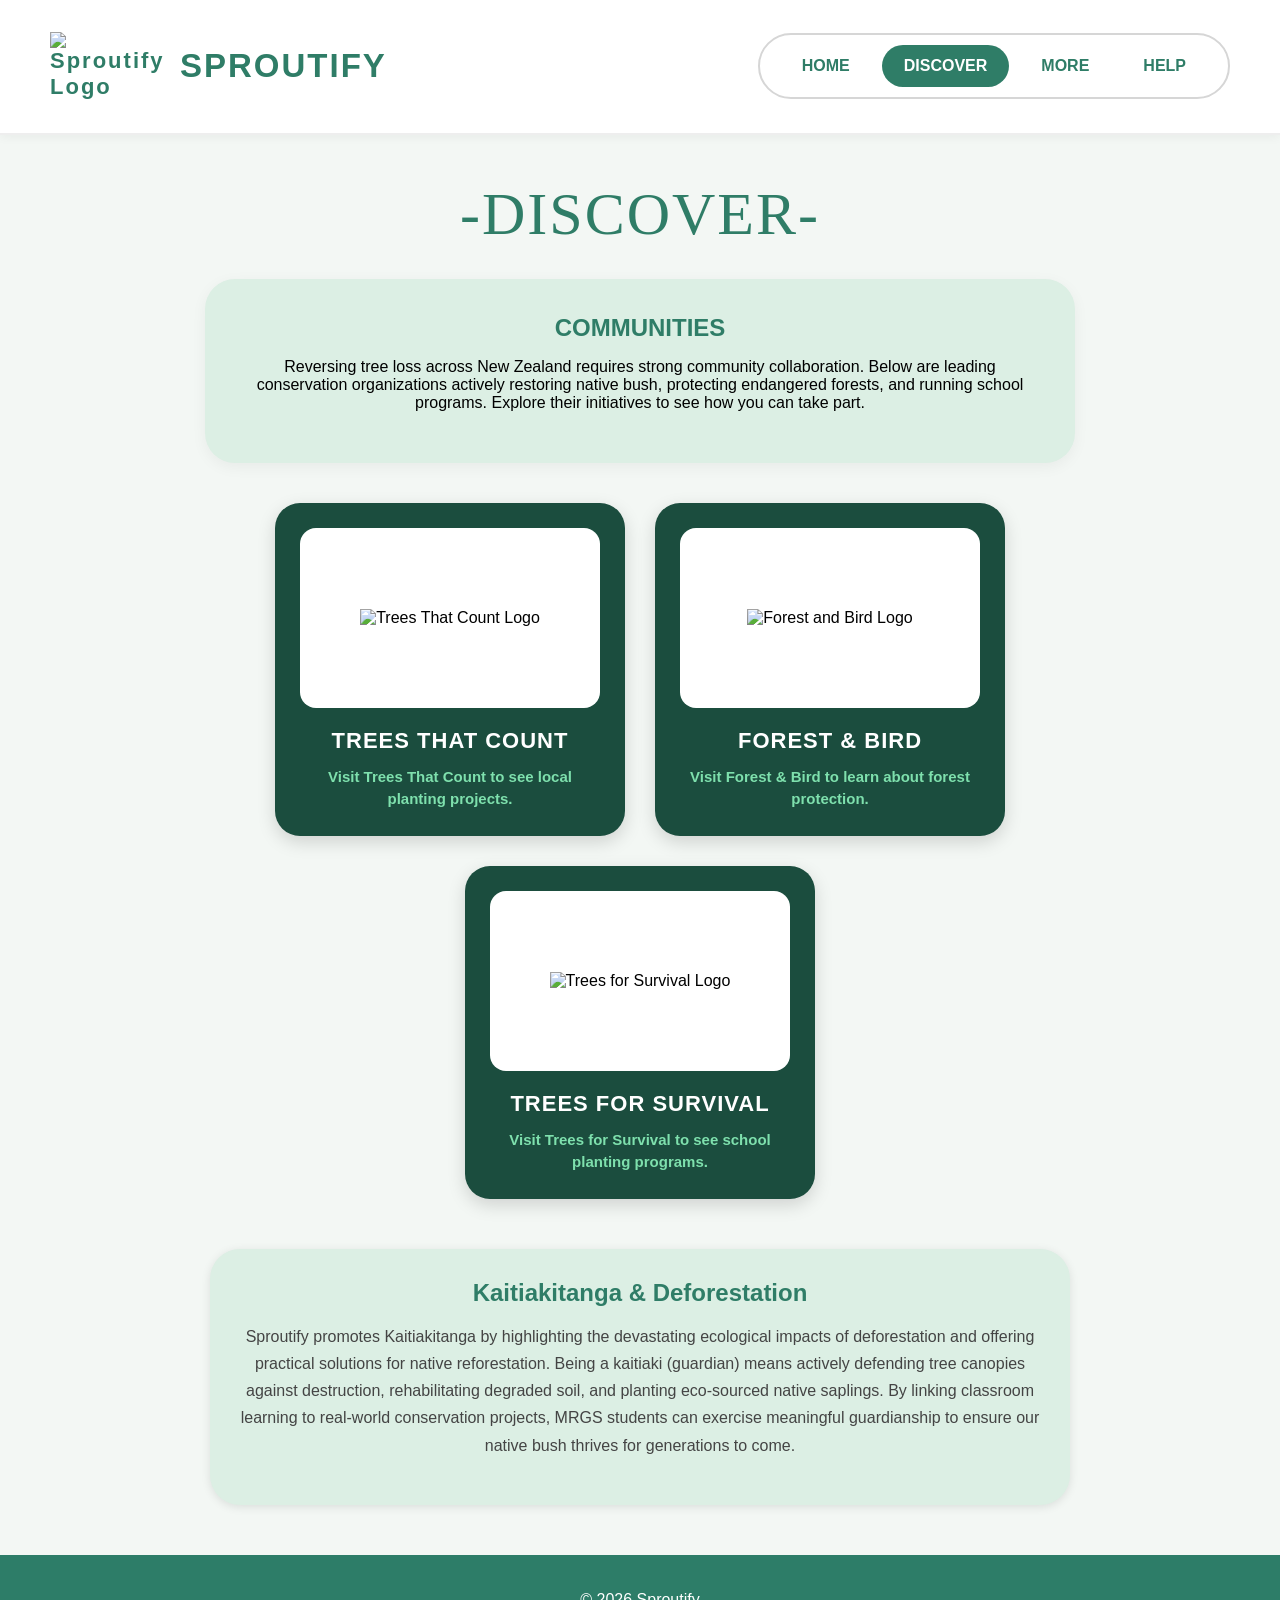
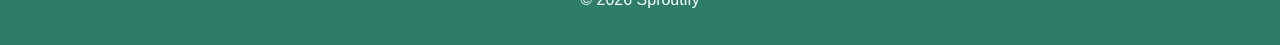
==== commit 7e97406b: "adding..." ====
--- a/Discover.html
+++ b/Discover.html
@@ -31,8 +31,8 @@
 <h1 class="title">-DISCOVER-</h1>
 <div class="discover-box">
    <h2>COMMUNITIES</h2>
-   <p>These are some communities that helping to keep the kaitiakitanga safe ans secure.
-       If you want you are interested in checking their websites, I've put the links in there you cn simply click and visit their websites.
+   <p>Reversing tree loss across New Zealand requires strong community collaboration. Below are leading conservation organizations actively restoring native bush, protecting endangered forests, and running school programs. Explore their initiatives to see how you can take part.
+
 
    </p>
 </div>
@@ -50,7 +50,7 @@
 
    <div class="discover-card">
      <div class="discover-card-img-wrap">
-       <img src="https://www.forestandbird.org.nz/themes/custom/forestandbird/logo.svg" alt="Forest and Bird Logo">
+       <img src="https://www.localmatters.co.nz/wp-content/uploads/2024/07/WO-picture-1-1.png" alt="Forest and Bird Logo">
      </div>
      <h2>FOREST & BIRD</h2>
      <p><a href="https://www.forestandbird.org.nz/" target="_blank">Visit Forest & Bird to learn about forest protection.</a></p>
@@ -71,7 +71,8 @@
 <!--KAITIAKITANGA-->
  <div class="kaitiakitanga-box">
    <h2>Kaitiakitanga & Deforestation</h2>
-   <p>Sproutify promotes Kaitiakitanga by raising awareness about the impacts of deforestation and encouraging native tree protection in New Zealand. Being a guardian of the environment means taking action against tree clearing, protecting wildlife habitats, and restoring native bush. Through local community actions and education, students can practice guardianship and help build a greener future.</p>
+   <p>Sproutify promotes Kaitiakitanga by highlighting the devastating ecological impacts of deforestation and offering practical solutions for native reforestation. Being a kaitiaki (guardian) means actively defending tree canopies against destruction, rehabilitating degraded soil, and planting eco-sourced native saplings. By linking classroom learning to real-world conservation projects, MRGS students can exercise meaningful guardianship to ensure our native bush thrives for generations to come.
+</p>
  </div>
 
 <!--FOOTER-->
--- a/style.css
+++ b/style.css
@@ -5,14 +5,19 @@
    font-family:"Trebuchet MS", Arial, sans-serif;
 }
 /*HEADER*/
-header{
-   background:white;
-   display:flex;
-   justify-content:space-between;
-   align-items:center;
-   padding:20px 50px;
-   border-bottom:2px solid #eeeeee;
-}
+header {
+   background: white;
+   display: flex;
+   justify-content: space-between;
+   align-items: center;
+   padding: 20px 50px;
+   border-bottom: 2px solid #eeeeee;
+   position: sticky;    /* Keeps nav bar at top while scrolling */
+   top: 0;
+   z-index: 1000;
+   box-shadow: 0 2px 10px rgba(0, 0, 0, 0.05);
+}
+
 
 /*LOGO PART*/
 .logo img{
@@ -62,7 +67,7 @@
    background:#e7f3ec;
 }
 
-
+/*MAKES IT EASIER FOR THE USER TO SHOW ON WHICH PAGE HE IS IN*/
 .active{
    background:#2f7d67;
    color:white;
@@ -92,7 +97,7 @@
  transition: transform 0.2s ease;
 }
 
-
+/*SMALL TRANSITION AS POLISHING*/
 .card:hover {
  transform: translateY(-5px);
 }
@@ -217,7 +222,7 @@
  margin-bottom: 25px;
 }
 
-/* DISCOVER CARDS */
+/* DISCOVER PAGE*/
 .discover-container {
  display: flex;
  justify-content: center;
@@ -310,7 +315,7 @@
    line-height:1.7;
 }
 
-/*MORE*/
+/*MORE PAGE*/
 .more-container {
  flex-direction: column;
  align-items: center;
@@ -360,8 +365,62 @@
  margin-bottom: 15px;
 }
 
-
-/*HELP*/
+/* INTERACTIVE ACCORDION (PAGE 3 STATISTICS) */
+.stats-accordion-container {
+   width: 85%;
+   max-width: 950px;
+   margin: 20px auto 30px auto;
+}
+
+.stats-item {
+   background: #ffffff;
+   border: 2px solid #2f7d67;
+   border-radius: 18px;
+   margin-bottom: 15px;
+   padding: 18px 25px;
+   cursor: pointer;
+   transition: all 0.3s ease;
+   box-shadow: 0 4px 10px rgba(0, 0, 0, 0.05);
+}
+
+.stats-item summary {
+   font-size: 19px;
+   font-weight: bold;
+   color: #2f7d67;
+   list-style: none;
+   display: flex;
+   justify-content: space-between;
+   align-items: center;
+}
+
+.stats-item summary::-webkit-details-marker {
+   display: none;
+}
+
+/* FLIPS THE ARROW 180 DEGREES WHEN CLICKED OPEN */
+.stats-item[open] .arrow {
+   transform: rotate(180deg);
+}
+
+.arrow {
+   transition: transform 0.3s ease;
+   font-size: 16px;
+   display: inline-block;
+}
+
+.stats-content {
+   margin-top: 12px;
+   padding-top: 12px;
+   border-top: 1px solid #dcefe4;
+   color: #444;
+   line-height: 1.6;
+}
+
+
+
+
+
+/*HELP PAGE*/
 .help-container{
    display:flex;
    justify-content:center;
@@ -396,9 +455,32 @@
 }
 
 /* RESPONSIVE DESIGN */
+/* USED IT TO MAKE IT COMPATIBLE WITH EVERY SCREEN SIZES*/
 @media (max-width: 768px) {
- header {
-   flex-direction: column;
-   gap: 20px;
-   padding: 20px;
- }+   header {
+      flex-direction: column;
+      gap: 15px;
+      padding: 15px;
+   }
+
+   /* Stacks the cards vertically on smaller mobile screens */
+   .more-card,
+   .more-card.reverse {
+      flex-direction: column !important;
+   }
+
+   .more-card img {
+      width: 100%;
+      height: 220px;
+   }
+
+   .more-content {
+      width: 100%;
+      padding: 20px;
+   }
+
+   .title {
+      font-size: 38px;
+   }
+}
+
